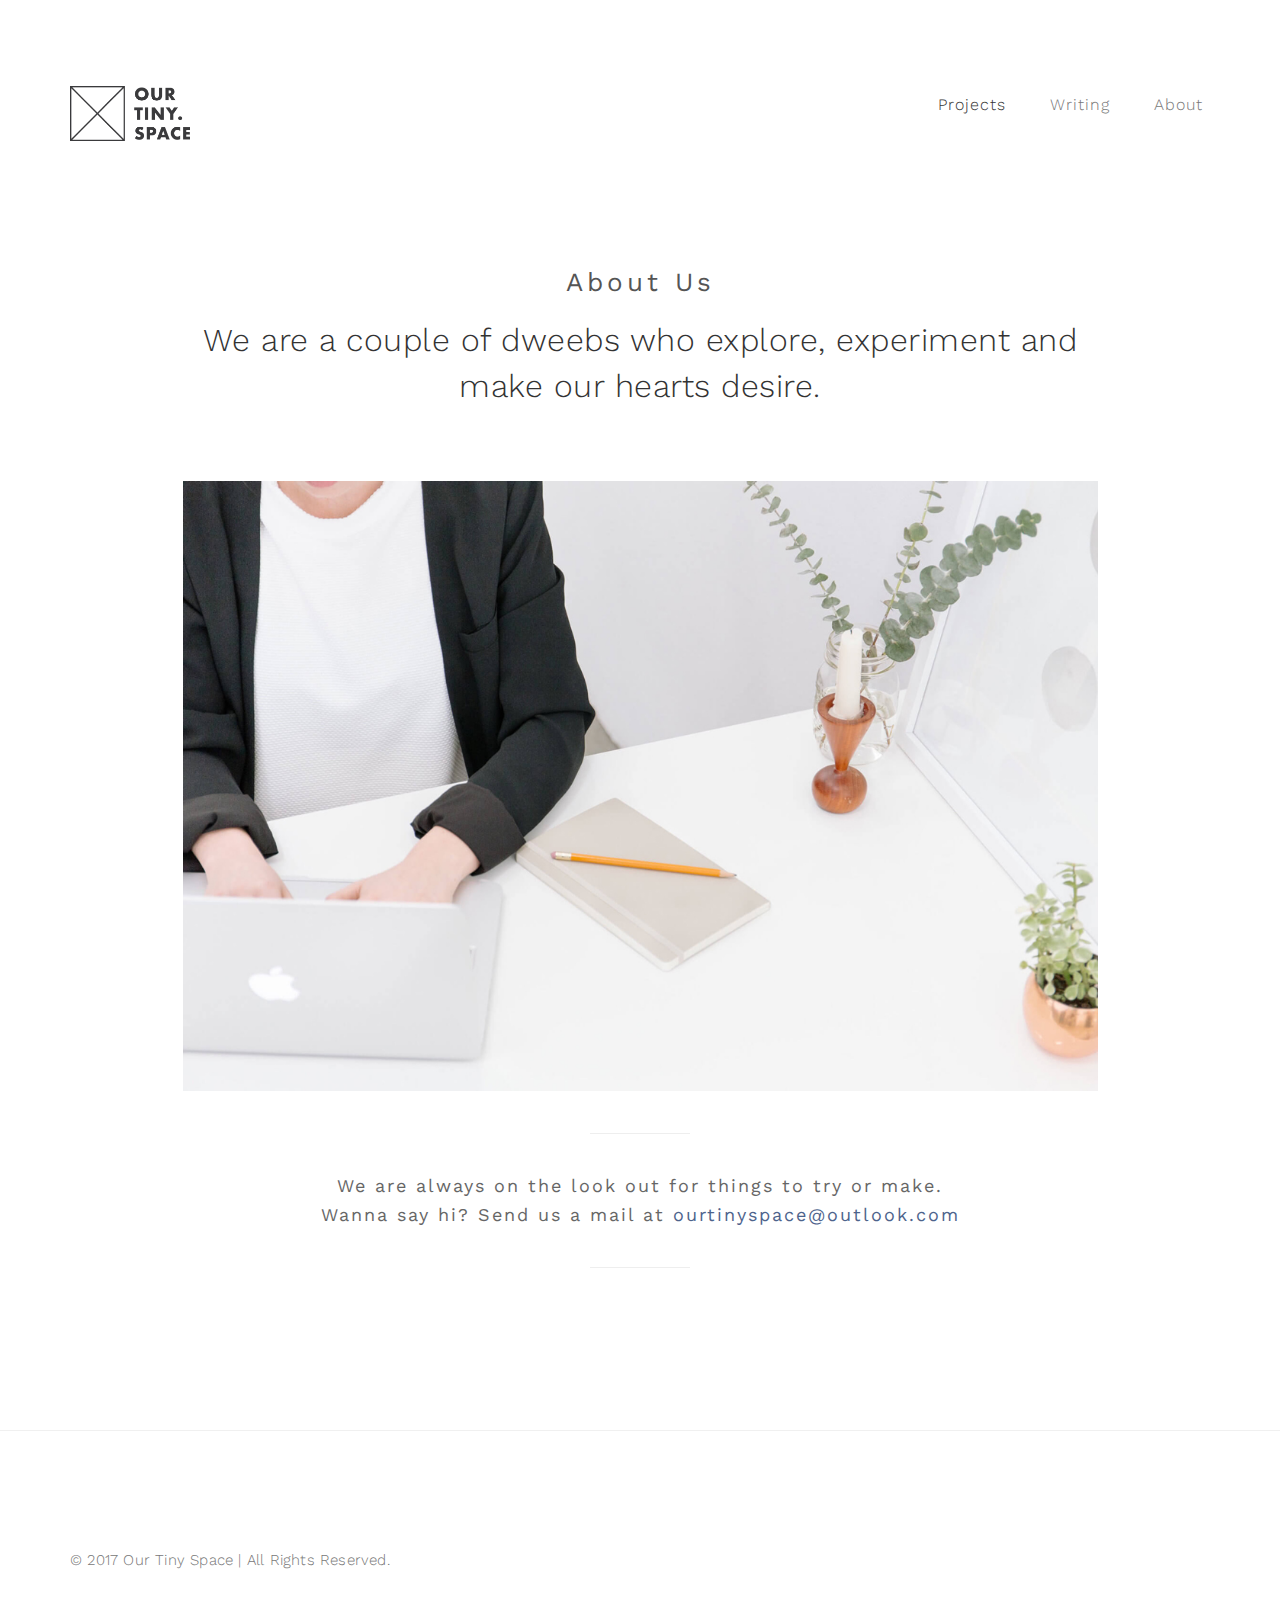
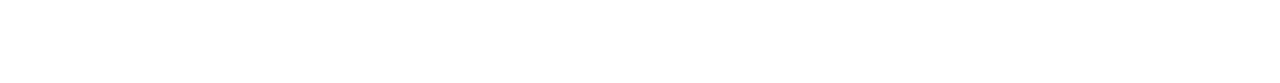
==== about.html @ b9072e89 "no message" ====
<!DOCTYPE html>
<html lang="en">
<head>

<meta charset="UTF-8">
<meta http-equiv="X-UA-Compatible" content="IE=Edge">
<meta name="description" content="">
<meta name="keywords" content="">
<meta name="author" content="">
<meta name="viewport" content="width=device-width, initial-scale=1, maximum-scale=1">

<title>Our tiny space</title>

<link rel="shortcut icon" href="images/box-01.png">
<!-- Retina iPad Touch Icon-->
<link rel="apple-touch-icon" sizes="144x144" href="images/favicon-57-05.png">
<!-- Retina iPhone Touch Icon-->
<link rel="apple-touch-icon" sizes="114x114" href="images/favicon-57-04.png">
<!-- Standard iPad Touch Icon-->
<link rel="apple-touch-icon" sizes="72x72" href="images/favicon-57-03.png">
<!-- Standard iPhone Touch Icon-->
<link rel="apple-touch-icon" sizes="57x57" href="images/favicon-57-01.png">

<link rel="stylesheet" href="css/bootstrap.min.css">
<link rel="stylesheet" href="css/font-awesome.min.css">

<!-- Main css -->
<link rel="stylesheet" href="css/style.css">
<link href="https://fonts.googleapis.com/css?family=Work+Sans:300,400,700" rel="stylesheet">

</head>
<body>

<!-- PRE LOADER -->

<div class="preloader">
     <!-- <div class="sk-spinner sk-spinner-wordpress">
          <span class="sk-inner-circle"></span>
     </div> -->
</div>

<!-- Navigation section  -->

<div class="navbar navbar-default navbar-static-top" role="navigation">
     <div class="container">

          <div class="navbar-header">
               <button class="navbar-toggle" data-toggle="collapse" data-target=".navbar-collapse">
                    <span class="icon icon-bar"></span>
                    <span class="icon icon-bar"></span>
                    <span class="icon icon-bar"></span>
               </button>
               <a href="index.html" class="navbar-brand"><img src="images/logo.png" class="logo"></a>
          </div>
          <div class="collapse navbar-collapse">
               <ul class="nav navbar-nav navbar-right">
                    <li class="active"><a href="index.html">Projects</a></li>
                    <li><a href="blog.html">Writing</a></li>
                    <li><a href="about.html">About</a></li>
               </ul>
          </div>

  </div>
</div>


<!-- About Section -->

<section id="about">
     <div class="container">
          <div class="row">

               <div class="col-md-offset-1 col-md-10 col-sm-12">
                    <div class="section-title">
                         <h3>About Us</h3>
                         <h2>We are a couple of dweebs who explore, experiment and make our hearts desire.</h2>
                    </div>

                    <div class="col-lg-12 col-md-12 col-sm-12">
                         <img src="images/about-image.jpg" class="img-responsive" alt="About">
                    </div>

                    <!-- <div class="col-lg-4 col-md-6 col-sm-12">
                         <h2>Making a Mess</h2>
                         <p>Living on the tiny red dot otherwise known as Singapore meant we have limited space to play around.</p>
                         <p>Thus, we found our haven and started going around collecting any materials we could get our hands on.</p>
                    </div> -->

                    <div class="clearfix"></div>

                     <hr>

                    <h4 class="mid">We are always on the look out for things to try or make.</h4>
                    <h4 class="mid">Wanna say hi? Send us a mail at <a href="mailto:ourtinyspace@outlook.com">ourtinyspace@outlook.com</a></h4>

                    <hr>

                    <!-- <div class="col-md-4 col-sm-6">
                         <h3>Web Development</h3>
                         <ul>
                              <li>Online Shopping Site</li>
                              <li>Wordpress CMS</li>
                              <li>Bootstrap themes</li>
                              <li>Web Application</li>
                         </ul>
                    </div>

                    <div class="col-md-4 col-sm-6">
                         <h3>Brand Identity</h3>
                         <ul>
                              <li>Logo Design</li>
                              <li>Personal Branding</li>
                              <li>Flyer Design</li>
                              <li>Creative Direction</li>
                         </ul>
                    </div>

                    <div class="col-md-4 col-sm-6">
                         <h3>Social marketing</h3>
                         <ul>
                              <li>facebook, twitter.</li>
                              <li>Page Maintenance</li>
                              <li>Social media</li>
                         </ul>
                    </div> -->
               </div>

          </div>
     </div>
</section>

<!-- Footer Section -->

<footer>
     <div class="container">
          <div class="row">

               <div class="col-md-6 col-sm-6">
                    <div class="footer-copyright">
                         <p>© 2017 Our Tiny Space | All Rights Reserved.</p>
                    </div>
               </div>

          </div>
     </div>
</footer>



<!-- SCRIPTS -->

<script src="js/jquery.js"></script>
<script src="js/bootstrap.min.js"></script>
<script src="js/custom.js"></script>

</body>
</html>
---- css/style.css ----
body {
		background: #ffffff;
    font-family: 'Work Sans', sans-serif;
    font-style: normal;
		font-weight: 300;
    overflow-x: hidden;
}


/*---------------------------------------
    Typorgraphy
-----------------------------------------*/

h1,h2,h3,h4,h5,h6 {
  font-style: normal;
  font-weight: 300;
  letter-spacing: 0.5px;
}

h1 {
    font-size: 62px;
    padding-bottom: 14px;
    margin-bottom: 0px;
}

h2 {
  font-size: 32px;
  line-height: 46px;
}

h3 {
  font-size: 26px;
}

h4 {
  color: #666;
  font-size: 18px;
  font-weight: normal;
  letter-spacing: 2px;
}

p {
    color: #777;
    font-size: 15px;
    font-weight: 300;
    line-height: 26px;
    letter-spacing: 0.2px;
}

strong {
  font-weight: 400;
}

.half-img{
	width: 40vw;
}

.mid{
	text-align: center;
}

.btn-success:focus {
  background-color: #000;
  border-color: transparent;
}


/*---------------------------------------
    General
-----------------------------------------*/

html{
  -webkit-font-smoothing: antialiased;
}

a {
  color: #4d638c;
  -webkit-transition: 0.5s;
  -o-transition: 0.5s;
  transition: 0.5s;
  text-decoration: none !important;
}
a:hover, a:active, a:focus {
  color: #4d638c;
  outline: none;
}

* {
  -webkit-box-sizing: border-box;
  -moz-box-sizing: border-box;
  box-sizing: border-box;
}

*:before,
*:after {
  -webkit-box-sizing: border-box;
  -moz-box-sizing: border-box;
  box-sizing: border-box;
}

#portfolio,
#about,
#blog,
#contact,
#single-project,
#blog-single-post {
  padding-top: 80px;
  padding-bottom: 120px;
}

.section-title {
  position: relative;
  padding-bottom: 62px;
  text-align: center;
}

.section-title h3 {
  color: #555;
  font-weight: 400;
  letter-spacing: 4px;
}


/*---------------------------------------
    Preloader section
-----------------------------------------*/

.preloader {
  position: fixed;
  top: 0;
  left: 0;
  width: 100%;
  height: 100%;
  z-index: 99999;
  display: flex;
  flex-flow: row nowrap;
  justify-content: center;
  align-items: center;
  background: none repeat scroll 0 0 #ffffff;
}

.sk-spinner-wordpress.sk-spinner {
  background-color: #bdc3c7;
  width: 40px;
  height: 40px;
  border-radius: 40px;
  position: relative;
  -webkit-animation: sk-innerCircle 1s linear infinite;
  animation: sk-innerCircle 1s linear infinite;
}

.sk-spinner-wordpress .sk-inner-circle {
  display: block;
  background-color: #ffffff;
  width: 16px;
  height: 16px;
  position: absolute;
  border-radius: 8px;
  top: 5px;
  left: 5px;
}

@-webkit-keyframes sk-innerCircle {
  0% {
    -webkit-transform: rotate(0);
            transform: rotate(0); }

  100% {
    -webkit-transform: rotate(360deg);
            transform: rotate(360deg); } }

@keyframes sk-innerCircle {
  0% {
    -webkit-transform: rotate(0);
            transform: rotate(0); }

  100% {
    -webkit-transform: rotate(360deg);
            transform: rotate(360deg); } }



/*---------------------------------------
    Main Navigation
-----------------------------------------*/

.navbar-default {
    background: #ffffff;
    padding: 18px 0;
    border: none;
    margin-top: 62px;
}

.navbar-default .navbar-collapse, .navbar-default .navbar-form {
  border-color: transparent;
}

.navbar-default .navbar-brand {
  padding-top: 6px;
}

.logo{
	width: 120px;
}

.navbar-default .navbar-brand .fa {
  color: #000;
  font-size: 42px;
}

.navbar-default .navbar-nav li a {
    color: #777;
    font-size: 16px;
    letter-spacing: 1px;
    -webkit-transition: all 0.4s ease-in-out;
    transition: all 0.4s ease-in-out;
    padding-right: 22px;
    padding-left: 22px;
}

.navbar-default .navbar-nav > li a:hover {
    color: #333 !important;
}

.navbar-default .navbar-nav > li > a:hover,
.navbar-default .navbar-nav > li > a:focus {
    color: #777;
    background-color: transparent;
}

.navbar-default .navbar-nav li a:hover,
 .navbar-default .navbar-nav .active > a {
    color: #333;
  }

.navbar-default .navbar-nav > .active > a,
.navbar-default .navbar-nav > .active > a:hover,
.navbar-default .navbar-nav > .active > a:focus {
    color: #333;
    background-color: transparent;
}

.navbar-default .navbar-toggle {
     border: none;
     padding-top: 10px;
  }

.navbar-default .navbar-toggle .icon-bar {
    background: #bdc3c7;
    border-color: transparent;
  }

.navbar-default .navbar-toggle:hover,
.navbar-default .navbar-toggle:focus {
  background-color: transparent;
}



/*---------------------------------------
    Home section
-----------------------------------------*/

#home {
    background-size: cover;
    background-position: center center;
    display: -webkit-box;
    display: -webkit-flex;
     display: -ms-flexbox;
    display: flex;
    -webkit-box-align: center;
    -webkit-align-items: center;
    -ms-flex-align: center;
     align-items: center;
    position: relative;
    text-align: center;
    padding-top: 60px;
    padding-bottom: 40px;
}

#home hr {
  width: 82px;
  margin-top: 32px;
}



/*---------------------------------------
   About section
-----------------------------------------*/

#about .text-center {
  padding-bottom: 42px;
}

#about .col-md-8 {
  padding-left: 0px;
}

#about .col-md-8 img {
  padding-right: 22px;
  padding-bottom: 22px;
}

#about hr {
  width: 100px;
  margin-top: 42px;
  margin-bottom: 42px;
}

#about ul {
  padding-left: 22px;
}

#about ul li {
  color: #777;
  font-size: 16px;
  font-weight: 400;
  padding-top: 2px;
  padding-bottom: 2px;
}



/*---------------------------------------
   Portfolio section
-----------------------------------------*/

#portfolio small {
  color: #f0f0f0;
  font-size: 10px;
  letter-spacing: 1px;
  text-transform: uppercase;
}

#portfolio .portfolio-thumb {
  position: relative;
  padding: 0;
  margin-top: 32px;
}

#portfolio .portfolio-thumb .portfolio-overlay {
  position: absolute;
  background: #222;
  color: #ffffff;
  top: 0;
  left: 0;
  right: 0;
  bottom: 0;
  width: 100%;
  height: 100%;
  text-align: center;
  vertical-align: top;
  opacity: 0;
  transition: all 0.4s ease-in-out;
}

#portfolio .portfolio-item {
    position: absolute;
    top:50%;
    left: 50%;
    -webkit-transform:translate(-50%,-50%);
      -ms-transform:translate(-50%,-50%);
          transform:translate(-50%,-50%);
}

#portfolio .portfolio-thumb:hover .portfolio-overlay {
  opacity: 0.9;
}

#portfolio .text-center {
  padding-top: 62px;
}



/*---------------------------------------
   Single Project section
-----------------------------------------*/

#single-project {
  text-align: center;
}

#single-project .col-md-12,
#single-project .col-md-6,
#single-project .col-md-4 {
  padding-bottom: 22px;
}

#single-project .col-md-12 {
  padding-top: 42px;
}

#single-project .text-center strong {
  display: block;
  padding-top: 12px;
}

#single-project a {
  color: #555;
  font-weight: bold;
  letter-spacing: 1px;
  padding-left: 14px;
}



/*---------------------------------------
   Contact section
-----------------------------------------*/

#contact .col-md-6,
#contact .col-md-12 {
  padding-left: 0px;
}

#contact .form-control {
  border: 1px solid #f0f0f0;
  box-shadow: none;
  margin-top: 10px;
  margin-bottom: 10px;
  transition: all 0.4s ease-in-out;
}

#contact .form-control:hover {
  border-color: #777;
}

#contact input,
#contact select {
  height: 50px;
}

#contact input[type="submit"] {
  background: #222;
  border-radius: 100px;
  border: none;
  color: #ffffff;
  font-weight: 400;
  transition: all 0.4s ease-in-out;
}

#contact input[type="submit"]:hover {
  background: #000;
}



/*---------------------------------------
   Blog section
-----------------------------------------*/

.blog-post-thumb {
  border-bottom: 1px solid #f0f0f0;
  padding-top: 32px;
  padding-bottom: 62px;
  margin-bottom: 32px;
}

.blog-post-thumb:last-child {
  border-bottom: 0px;
  padding-bottom: 32px;
  margin-bottom: 0px;
}

.blog-post-image {
  padding-bottom: 18px;
  width: 100%;
}

.blog-post-title a {
  color: #555;
}

.blog-post-title a:hover {
  color: #000;
}

.blog-post-format {
  padding-bottom: 22px;
}

.blog-post-format span {
  letter-spacing: 0.5px;
  padding-right: 12px;
}

.blog-post-format span a {
  color: #333;
}

.blog-post-format span img {
  display: inline-block;
  width: 42px;
  margin-right: 4px;
}

.blog-post-des blockquote {
  margin: 22px;
}

.blog-post-des .btn {
  border-radius: 100px;
  color: #777;
  font-weight: 400;
  letter-spacing: 1px;
  padding: 14px 28px;
  margin-top: 26px;
  transition: all 0.4s ease-in-out;
}

.blog-post-des .btn:hover {
  background: #000;
  border-color: transparent;
  color: #ffffff;
}

.blog-author {
  border-top: 1px solid #f0f0f0;
  border-bottom: 1px solid #f0f0f0;
  padding-top: 32px;
  padding-bottom: 32px;
  margin-top: 42px;
  margin-bottom: 42px;
}

.blog-author .media img {
  display: inline-block;
  width: 90px;
  margin-right: 12px;
}

.blog-author .media a,
.blog-comment .media h3 {
  color: #444;
  font-size: 18px;
  letter-spacing: 1px;
}

.blog-comment {
  border-bottom: 1px solid #f0f0f0;
  padding-bottom: 32px;
  margin-bottom: 42px;
}

.blog-comment .media:nth-child(3) {
  padding-top: 18px;
}

.blog-comment .media img {
  width: 80px;
  margin-right: 12px;
}

.blog-comment .media h3 {
  display: inline-block;
  padding-right: 14px;
}

.blog-comment h3,
.blog-comment-form h3 {
  padding-bottom: 18px;
}

.blog-comment-form .col-md-4 {
  padding-left: 0px;
}

.blog-comment-form .form-control {
  box-shadow: none;
  border: 1px solid #f0f0f0;
  margin-top: 10px;
  margin-bottom: 10px;
  transition: all 0.4s ease-in-out;
}

.blog-comment-form .form-control:hover {
  border-color: #777;
}

.blog-comment-form input {
  height: 45px;
}

.blog-comment-form input[type="submit"] {
  background: #222;
  border-radius: 100px;
  border: none;
  color: #ffffff;
  font-weight: 400;
  transition: all 0.4s ease-in-out;
}

.blog-comment-form input[type="submit"]:hover {
  background: #000;
  border-color: transparent;
}



/*---------------------------------------
   Blog Single Post section
-----------------------------------------*/

#blog-single-post .blog-post-des h3 {
  padding-top: 16px;
}



/*---------------------------------------
   Footer section
-----------------------------------------*/

footer {
    border-top: 1px solid #f0f0f0;
    padding: 100px 0px;
    position: relative;
}

footer .col-md-3 .fa {
  font-size: 42px;
}

footer a {
  color: #555;
}

footer hr {
  border-color: #ffffff;
  margin-top: 42px;
  margin-bottom: 22px;
}

footer .footer-copyright {
  padding-top: 16px;
}


/*---------------------------------------
   Social icon
-----------------------------------------*/

.social-icon {
    position: relative;
    padding: 0;
    margin: 0;
    text-align: center;
}

.social-icon li {
    display: inline-block;
    list-style: none;
}

.social-icon li a {
    color: #777;
    cursor: pointer;
    font-size: 16px;
    text-decoration: none;
    transition: all 0.4s ease-in-out;
    text-align: center;
    vertical-align: middle;
    position: relative;
    margin: 22px 12px 10px 12px;
}

.social-icon li a:hover {
    color: #000;
    transform: scale(1.1);
}



/*---------------------------------------
   Mobile Responsive
-----------------------------------------*/


@media (max-width: 767px) {

  h1 {
    font-size: 38px;
  }

  h2 {
    font-size: 32px;
    line-height: 48px;
  }

  h3 {
    font-size: 22px;
  }

  .section-title h2 {
    font-size: 22px;
    line-height: 35px;
  }

  .navbar-default {
    margin-top: 0px;
    text-align: center;
  }

	.logo {
			width: 80px;
	}

  #about .col-md-8 img {
    padding-right: 0px;
  }

  #blog-single-post .blog-post-title h2 {
    font-size: 29px;
    line-height: 40px;
  }

  footer {
    text-align: center;
  }

  footer .col-md-4 {
    padding-top: 42px;
  }

}
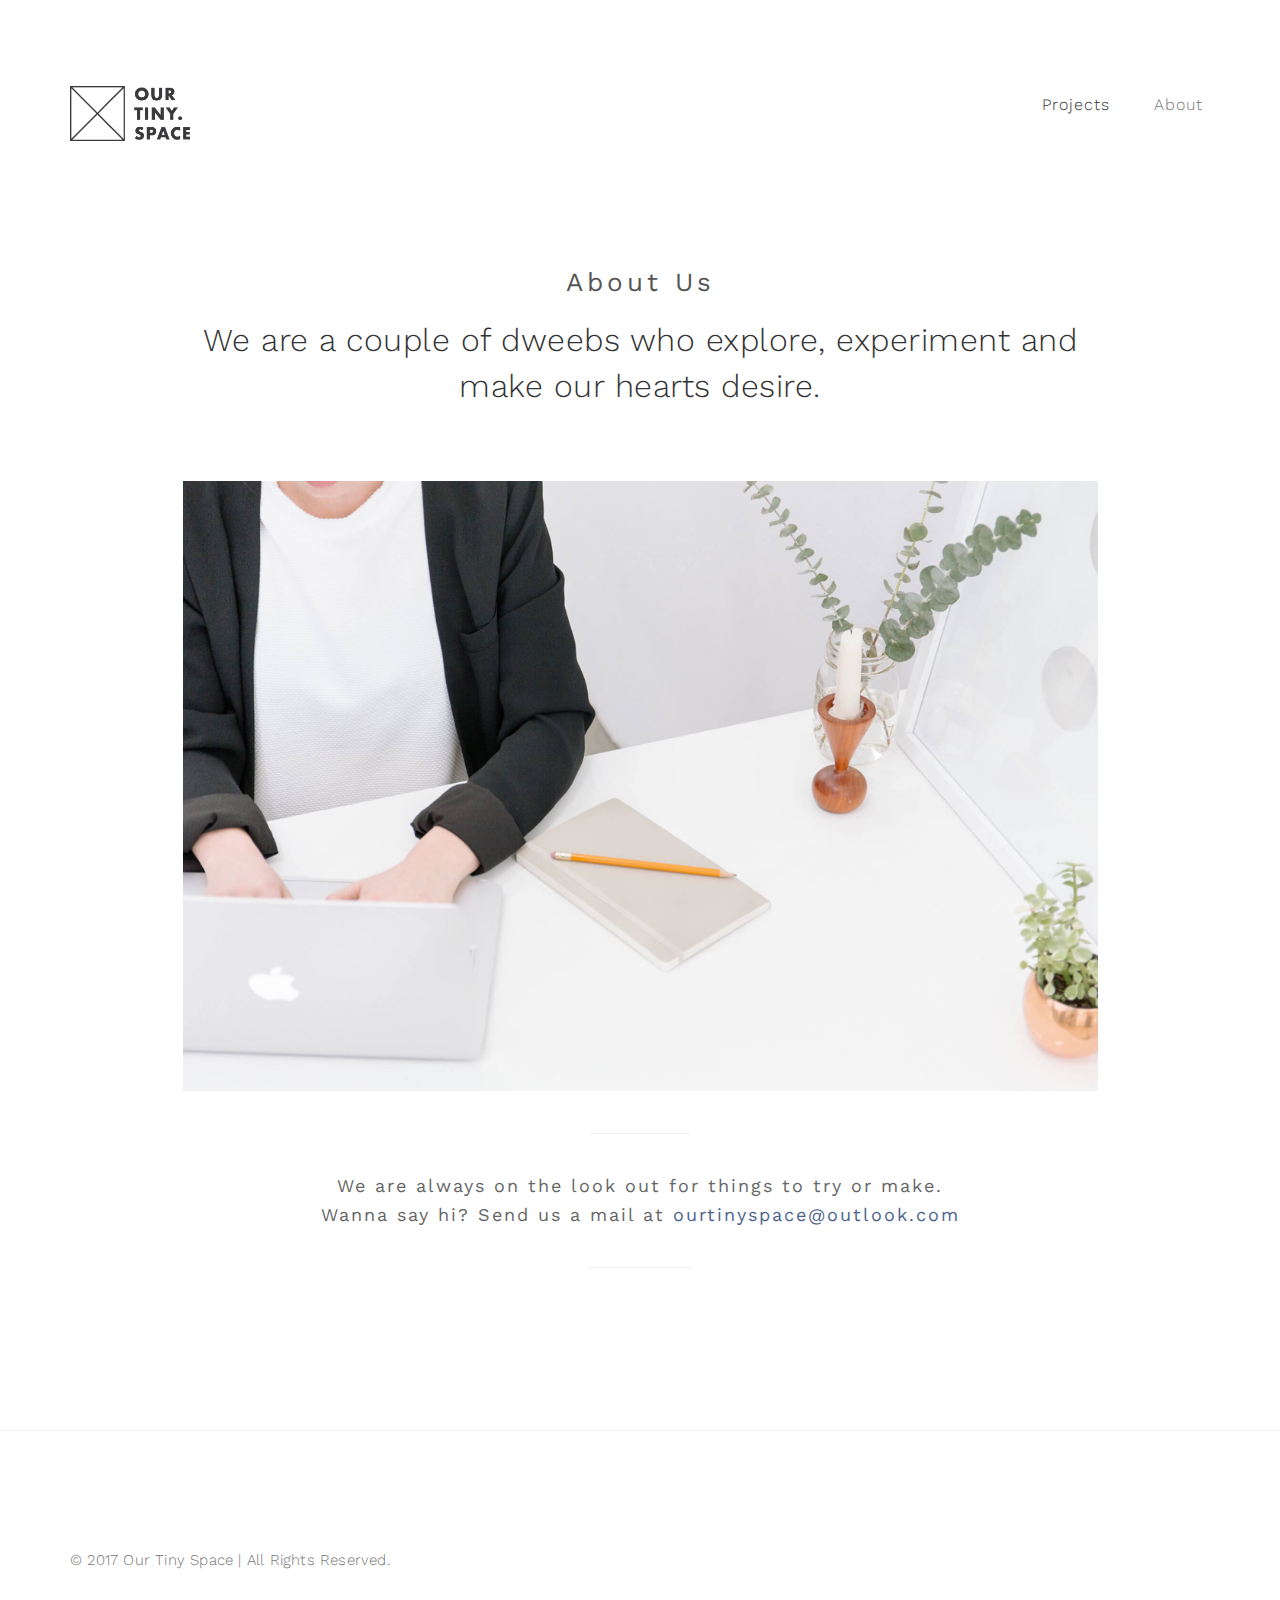
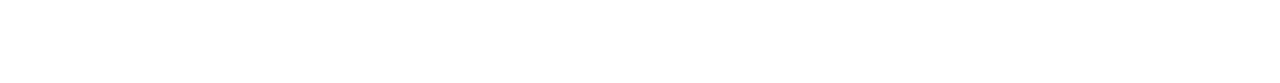
==== commit 167a9700: "small changes" ====
--- a/about.html
+++ b/about.html
@@ -55,7 +55,7 @@
           <div class="collapse navbar-collapse">
                <ul class="nav navbar-nav navbar-right">
                     <li class="active"><a href="index.html">Projects</a></li>
-                    <li><a href="blog.html">Writing</a></li>
+                    <!-- <li><a href="blog.html">Writing</a></li> -->
                     <li><a href="about.html">About</a></li>
                </ul>
           </div>
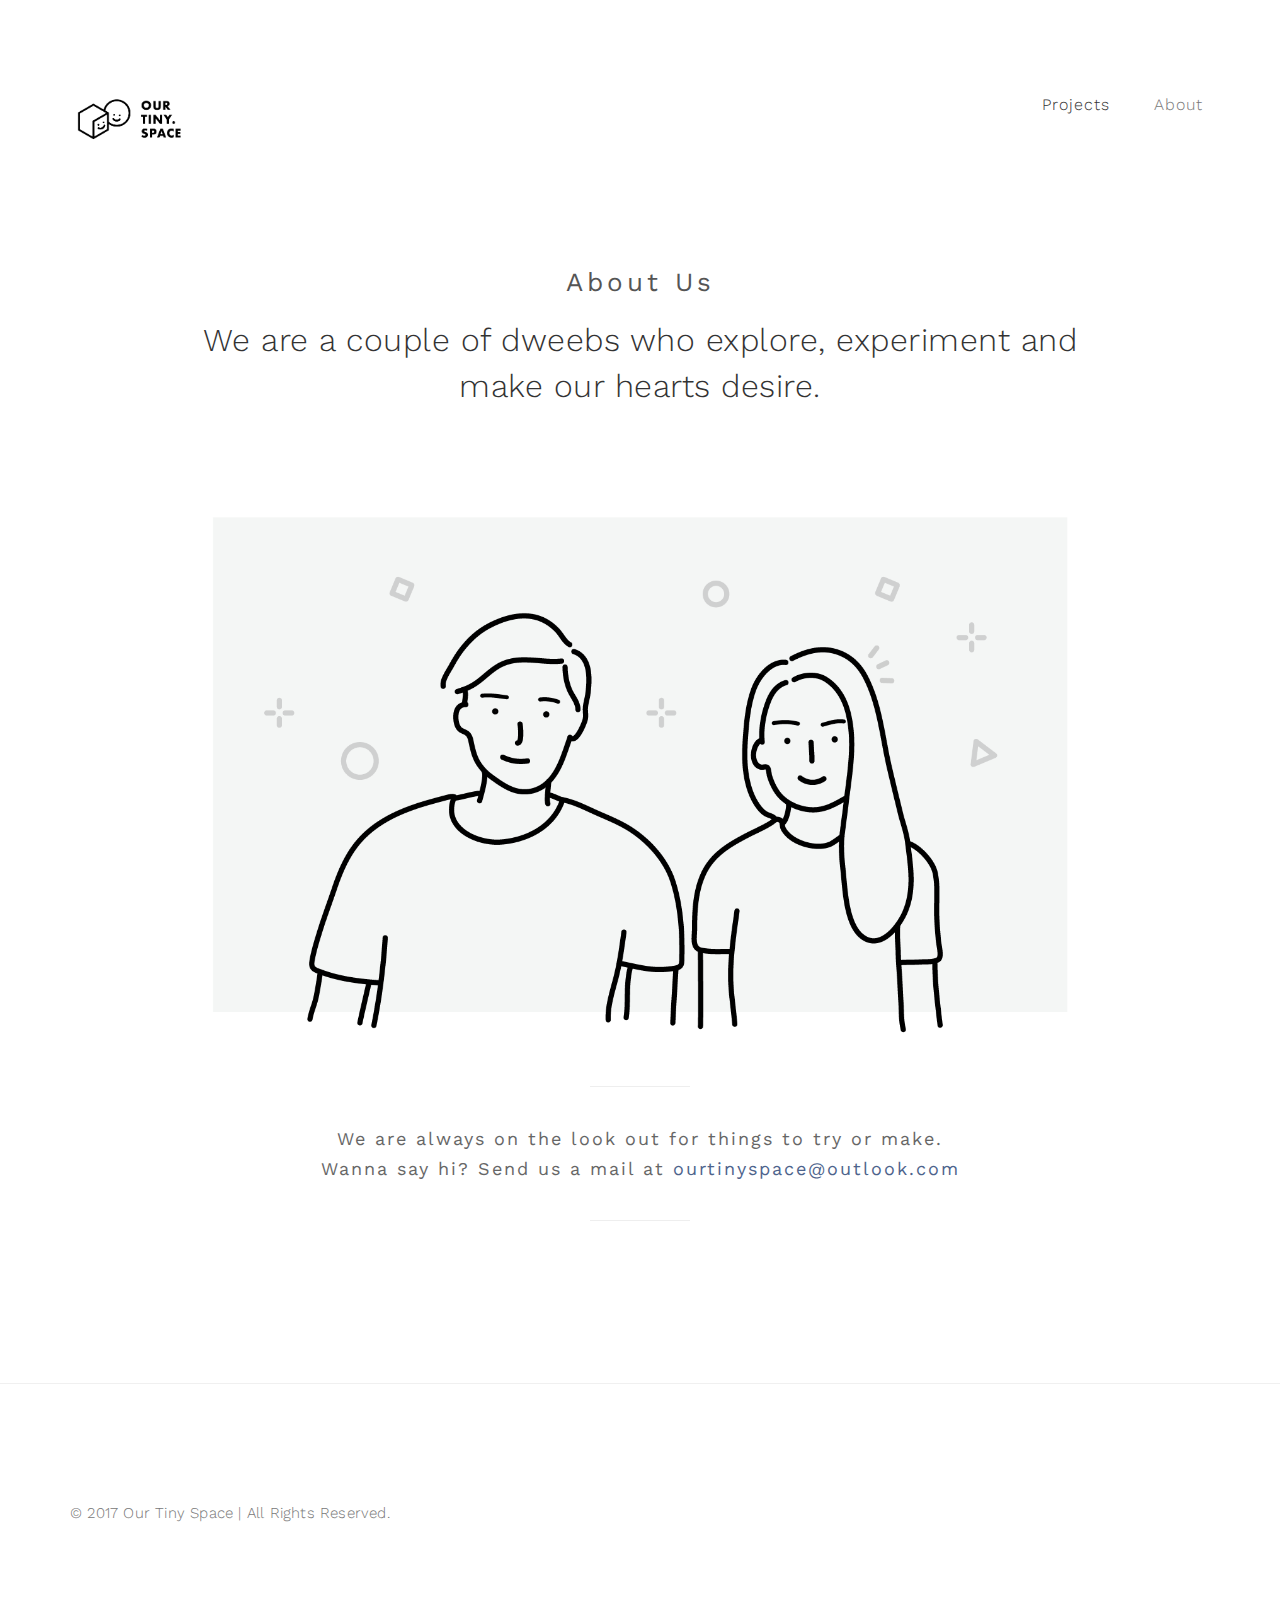
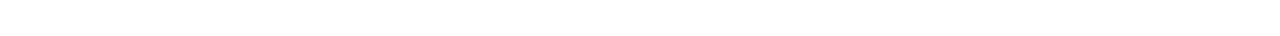
==== commit d354349e: "small fixes" ====
--- a/about.html
+++ b/about.html
@@ -77,7 +77,7 @@
                     </div>
 
                     <div class="col-lg-12 col-md-12 col-sm-12">
-                         <img src="images/about-image.jpg" class="img-responsive" alt="About">
+                         <img src="images/about-image.png" class="img-responsive" alt="About">
                     </div>
 
                     <!-- <div class="col-lg-4 col-md-6 col-sm-12">
--- a/css/style.css
+++ b/css/style.css
@@ -338,6 +338,7 @@
   position: relative;
   padding: 0;
   margin-top: 32px;
+	text-align: -webkit-center;
 }
 
 #portfolio .portfolio-thumb .portfolio-overlay {
